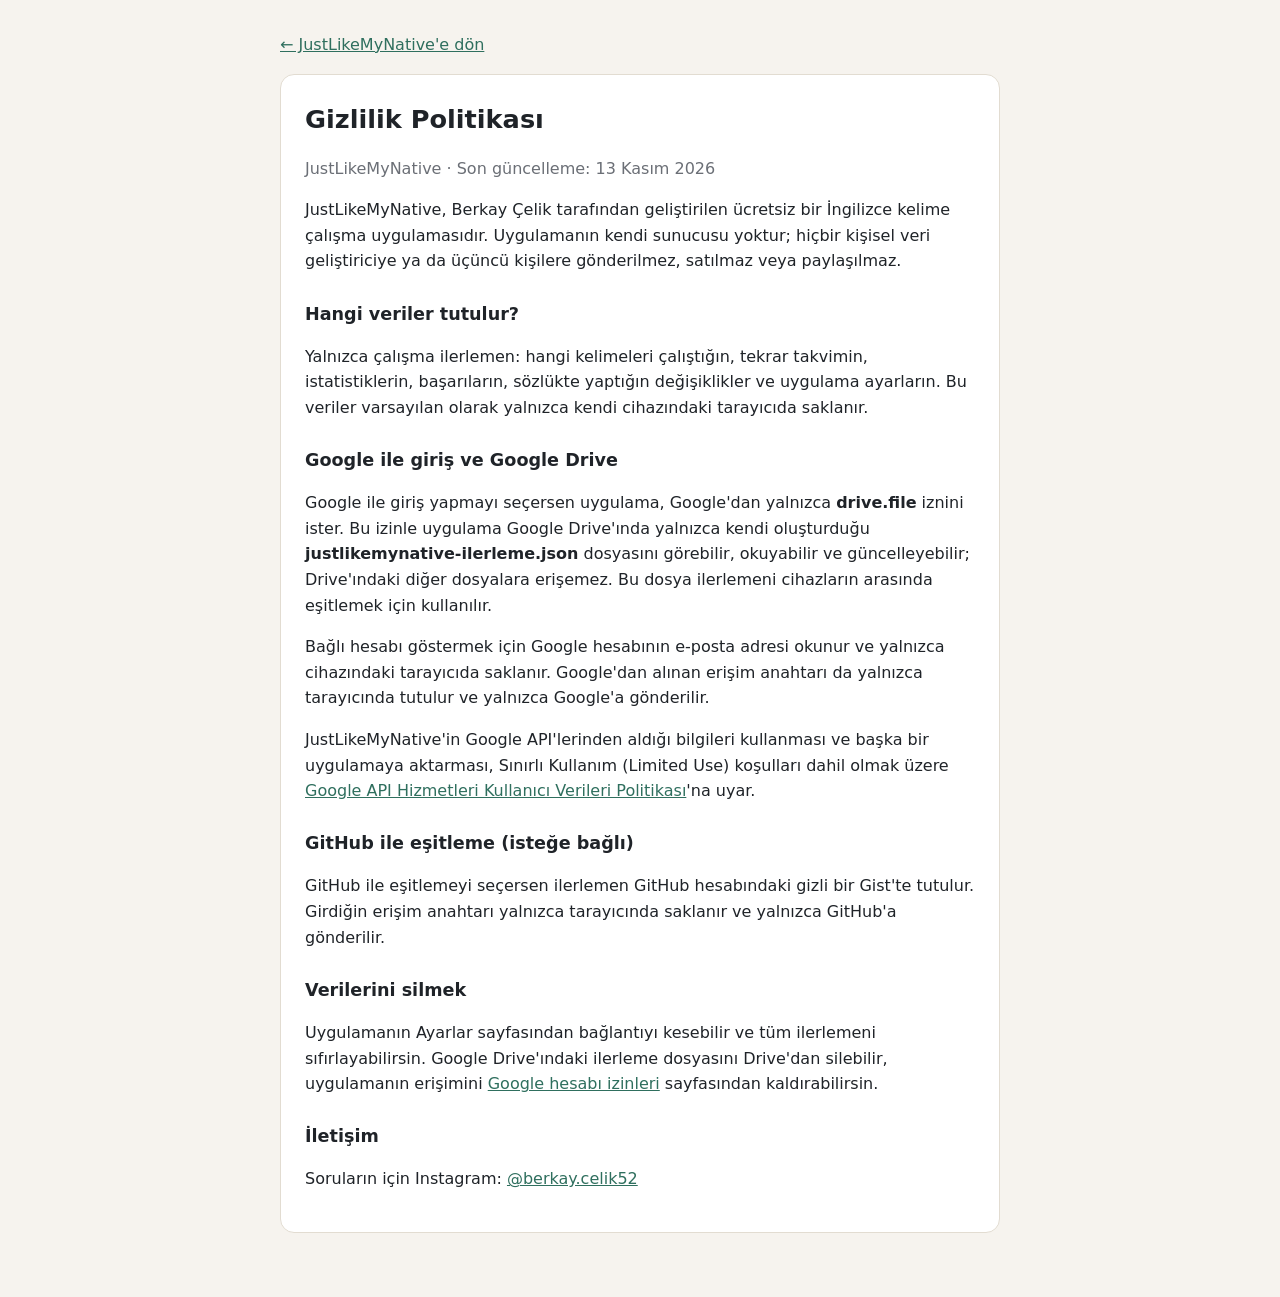
==== gizlilik.html @ f93fbed7 "Add files via upload" ====
<!doctype html>
<html lang="tr">
<head>
<meta charset="utf-8">
<meta name="viewport" content="width=device-width, initial-scale=1">
<title>Gizlilik Politikası · JustLikeMyNative</title>
<link rel="icon" href="app/ikon.svg" type="image/svg+xml">
<style>
  :root { --zemin: #f6f3ee; --yuzey: #fff; --yazi: #1f2328; --soluk: #6b6f76; --vurgu: #2f6f5e; --cizgi: #e2dcd1; }
  @media (prefers-color-scheme: dark) { :root { --zemin: #16181b; --yuzey: #1f2226; --yazi: #e8e6e3; --soluk: #9aa0a6; --vurgu: #6cc0a5; --cizgi: #353a40; } }
  body { margin: 0; background: var(--zemin); color: var(--yazi); font: 16px/1.6 "Segoe UI", system-ui, -apple-system, sans-serif; }
  main { max-width: 720px; margin: 0 auto; padding: 2rem 16px 4rem; }
  article { background: var(--yuzey); border: 1px solid var(--cizgi); border-radius: 14px; padding: 1.5rem; }
  h1 { font-size: 1.6rem; margin: 0 0 .2rem; } h2 { font-size: 1.1rem; margin: 1.6rem 0 .4rem; }
  .soluk { color: var(--soluk); } a { color: var(--vurgu); }
  .geri { display: inline-block; margin-bottom: 1rem; }
</style>
</head>
<body>
<main>
  <a class="geri" href="JustLikeMyNative.html">← JustLikeMyNative'e dön</a>
  <article>
    <h1>Gizlilik Politikası</h1>
    <p class="soluk">JustLikeMyNative · Son güncelleme: 13 Kasım 2026</p>

    <p>JustLikeMyNative, Berkay Çelik tarafından geliştirilen ücretsiz bir İngilizce kelime çalışma uygulamasıdır.
      Uygulamanın kendi sunucusu yoktur; hiçbir kişisel veri geliştiriciye ya da üçüncü kişilere gönderilmez, satılmaz veya paylaşılmaz.</p>

    <h2>Hangi veriler tutulur?</h2>
    <p>Yalnızca çalışma ilerlemen: hangi kelimeleri çalıştığın, tekrar takvimin, istatistiklerin, başarıların, sözlükte yaptığın değişiklikler ve uygulama ayarların.
      Bu veriler varsayılan olarak yalnızca kendi cihazındaki tarayıcıda saklanır.</p>

    <h2>Google ile giriş ve Google Drive</h2>
    <p>Google ile giriş yapmayı seçersen uygulama, Google'dan yalnızca <b>drive.file</b> iznini ister. Bu izinle uygulama
      Google Drive'ında yalnızca kendi oluşturduğu <b>justlikemynative-ilerleme.json</b> dosyasını görebilir, okuyabilir ve güncelleyebilir;
      Drive'ındaki diğer dosyalara erişemez. Bu dosya ilerlemeni cihazların arasında eşitlemek için kullanılır.</p>
    <p>Bağlı hesabı göstermek için Google hesabının e-posta adresi okunur ve yalnızca cihazındaki tarayıcıda saklanır.
      Google'dan alınan erişim anahtarı da yalnızca tarayıcında tutulur ve yalnızca Google'a gönderilir.</p>
    <p>JustLikeMyNative'in Google API'lerinden aldığı bilgileri kullanması ve başka bir uygulamaya aktarması,
      Sınırlı Kullanım (Limited Use) koşulları dahil olmak üzere
      <a href="https://developers.google.com/terms/api-services-user-data-policy" target="_blank" rel="noopener">Google API Hizmetleri Kullanıcı Verileri Politikası</a>'na uyar.</p>

    <h2>GitHub ile eşitleme (isteğe bağlı)</h2>
    <p>GitHub ile eşitlemeyi seçersen ilerlemen GitHub hesabındaki gizli bir Gist'te tutulur. Girdiğin erişim anahtarı yalnızca tarayıcında saklanır ve yalnızca GitHub'a gönderilir.</p>

    <h2>Verilerini silmek</h2>
    <p>Uygulamanın Ayarlar sayfasından bağlantıyı kesebilir ve tüm ilerlemeni sıfırlayabilirsin. Google Drive'ındaki ilerleme dosyasını Drive'dan silebilir,
      uygulamanın erişimini <a href="https://myaccount.google.com/permissions" target="_blank" rel="noopener">Google hesabı izinleri</a> sayfasından kaldırabilirsin.</p>

    <h2>İletişim</h2>
    <p>Soruların için Instagram: <a href="https://instagram.com/berkay.celik52" target="_blank" rel="noopener">@berkay.celik52</a></p>
  </article>
</main>
</body>
</html>
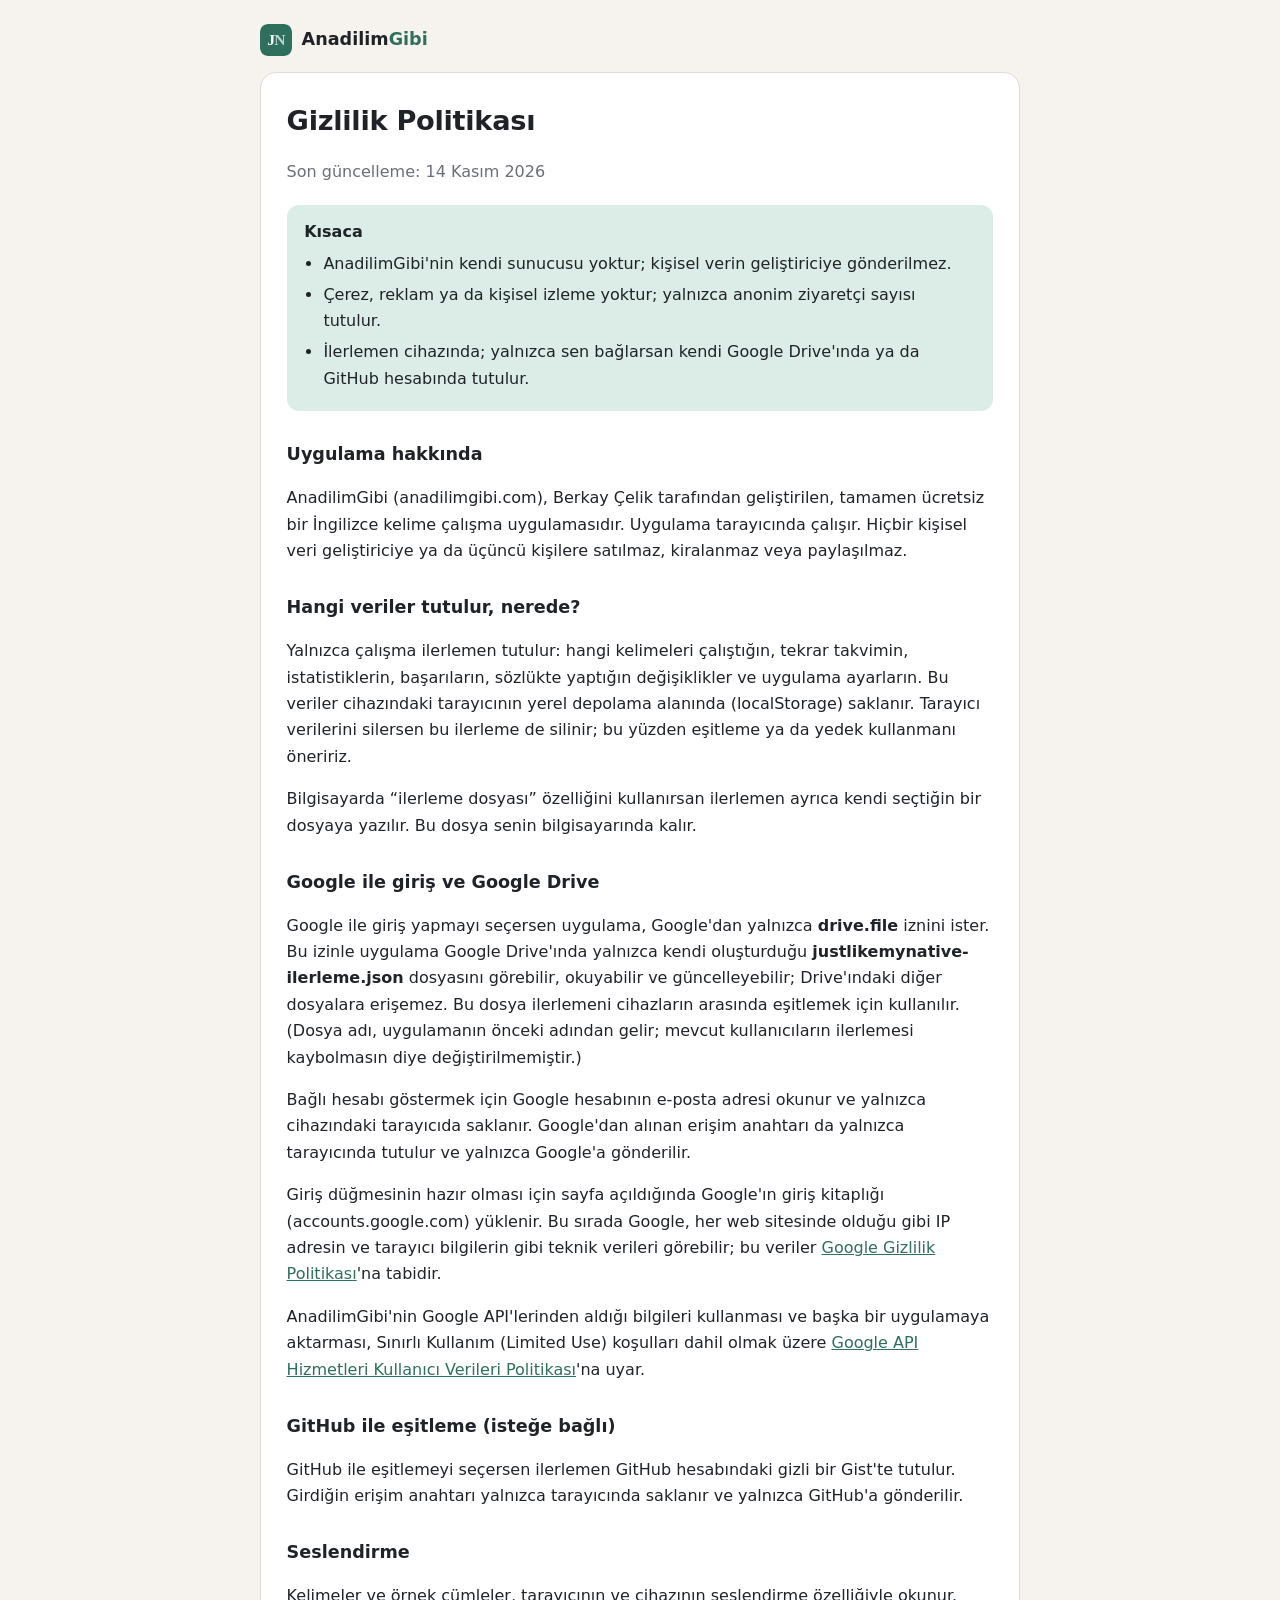
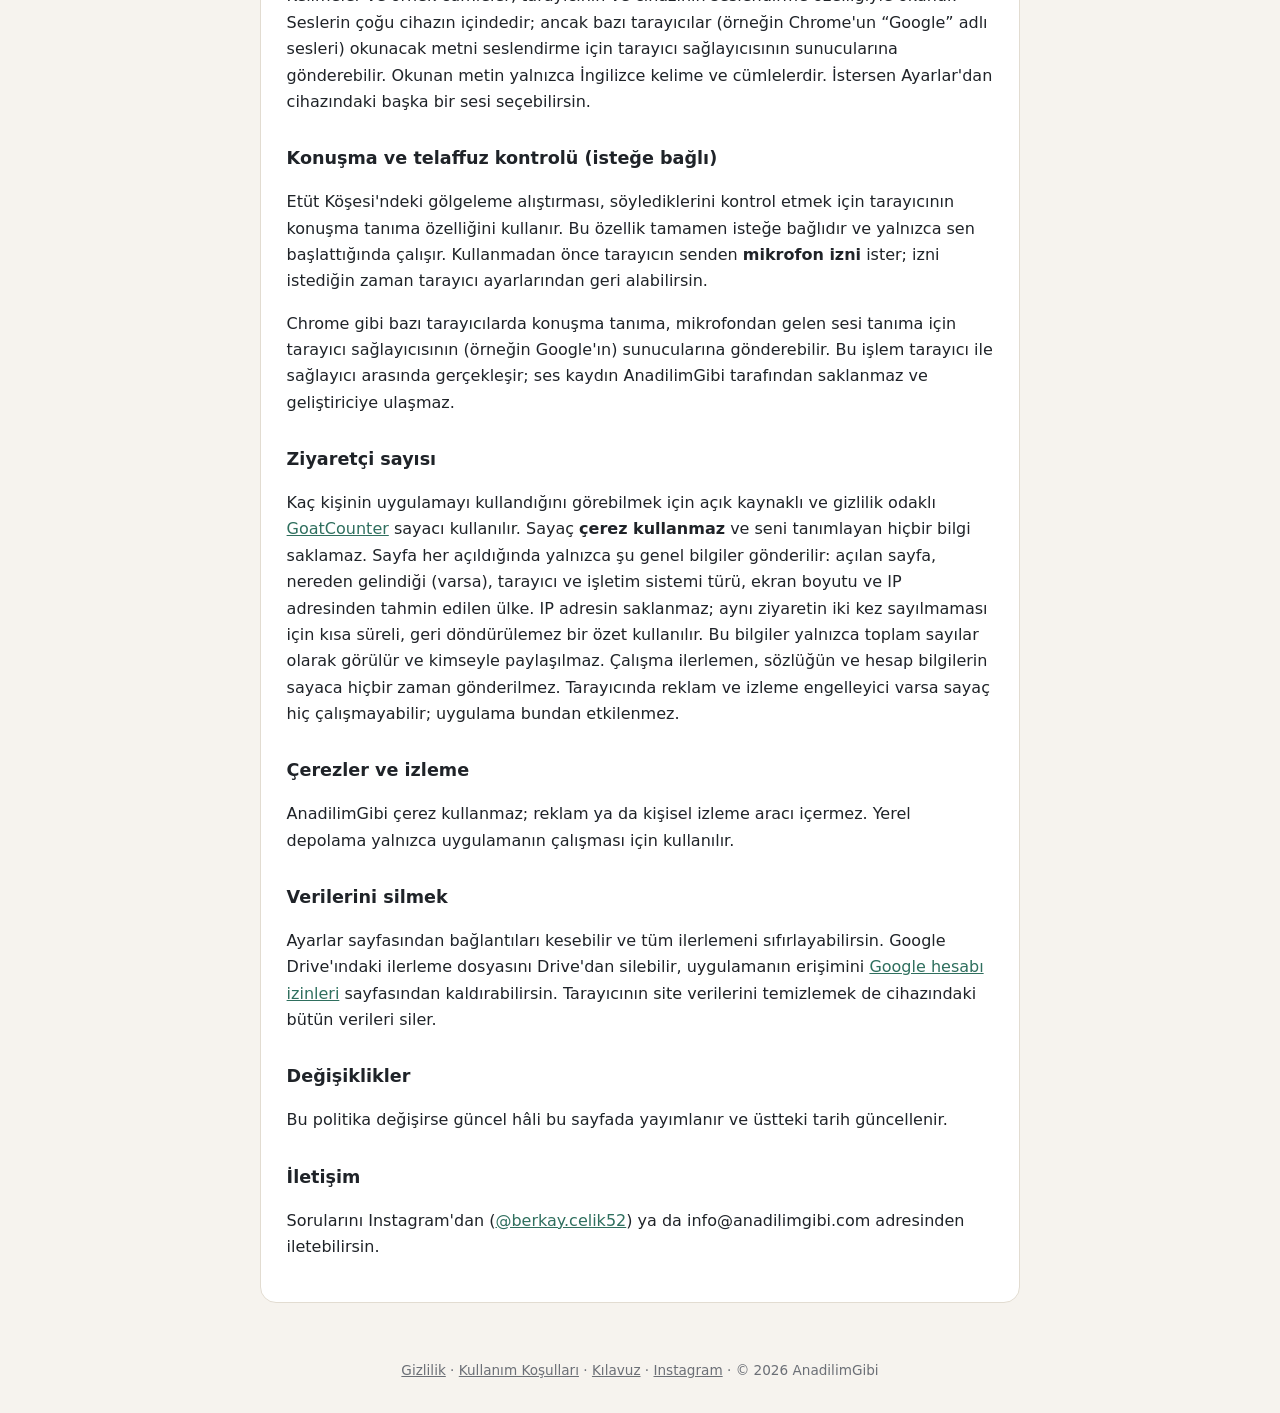
==== commit df95a477: "AnadilimGibi 2.0: sayfalar, manifest ve önbellek" ====
--- a/gizlilik.html
+++ b/gizlilik.html
@@ -3,53 +3,99 @@
 <head>
 <meta charset="utf-8">
 <meta name="viewport" content="width=device-width, initial-scale=1">
-<title>Gizlilik Politikası · JustLikeMyNative</title>
+<meta name="theme-color" content="#2f6f5e">
+<title>Gizlilik Politikası · AnadilimGibi</title>
+<meta name="description" content="AnadilimGibi gizlilik politikası: hangi veriler, nerede ve nasıl tutulur.">
 <link rel="icon" href="app/ikon.svg" type="image/svg+xml">
+<link rel="apple-touch-icon" href="app/ikon-180.png">
 <style>
-  :root { --zemin: #f6f3ee; --yuzey: #fff; --yazi: #1f2328; --soluk: #6b6f76; --vurgu: #2f6f5e; --cizgi: #e2dcd1; }
-  @media (prefers-color-scheme: dark) { :root { --zemin: #16181b; --yuzey: #1f2226; --yazi: #e8e6e3; --soluk: #9aa0a6; --vurgu: #6cc0a5; --cizgi: #353a40; } }
-  body { margin: 0; background: var(--zemin); color: var(--yazi); font: 16px/1.6 "Segoe UI", system-ui, -apple-system, sans-serif; }
-  main { max-width: 720px; margin: 0 auto; padding: 2rem 16px 4rem; }
-  article { background: var(--yuzey); border: 1px solid var(--cizgi); border-radius: 14px; padding: 1.5rem; }
-  h1 { font-size: 1.6rem; margin: 0 0 .2rem; } h2 { font-size: 1.1rem; margin: 1.6rem 0 .4rem; }
+  :root { --zemin: #f6f3ee; --yuzey: #fff; --yazi: #1f2328; --soluk: #6b6f76; --vurgu: #2f6f5e; --vurgu-acik: #dcece6; --cizgi: #e2dcd1; color-scheme: light; }
+  @media (prefers-color-scheme: dark) { :root:not([data-theme="light"]) { --zemin: #16181b; --yuzey: #1f2226; --yazi: #e8e6e3; --soluk: #9aa0a6; --vurgu: #6cc0a5; --vurgu-acik: #1f3a32; --cizgi: #353a40; color-scheme: dark; } }
+  body { margin: 0; background: var(--zemin); color: var(--yazi); font: 16px/1.65 "Segoe UI", system-ui, -apple-system, sans-serif; }
+  main { max-width: 760px; margin: 0 auto; padding: 1.5rem 16px 2rem; }
+  .ust { display: flex; align-items: center; gap: .6rem; margin-bottom: 1rem; text-decoration: none; color: var(--yazi); font-weight: 700; font-size: 1.1rem; }
+  .ust img { border-radius: 8px; } .ust em { font-style: normal; color: var(--vurgu); }
+  article { background: var(--yuzey); border: 1px solid var(--cizgi); border-radius: 16px; padding: 1.6rem; }
+  h1 { font-size: 1.7rem; margin: 0 0 .2rem; letter-spacing: -.01em; } h2 { font-size: 1.1rem; margin: 1.8rem 0 .4rem; }
   .soluk { color: var(--soluk); } a { color: var(--vurgu); }
-  .geri { display: inline-block; margin-bottom: 1rem; }
+  .ozet { background: var(--vurgu-acik); border-radius: 12px; padding: .9rem 1.1rem; margin: 1.2rem 0 0; }
+  .ozet ul { margin: .3rem 0 0; padding-left: 1.2rem; }
+  li { margin-bottom: .3rem; }
+  footer { text-align: center; color: var(--soluk); font-size: .85rem; padding: 1.5rem 16px 2rem; }
+  footer a { color: var(--soluk); }
+  @media (max-width: 600px) { article { padding: 1.1rem; } h1 { font-size: 1.4rem; } }
 </style>
 </head>
 <body>
 <main>
-  <a class="geri" href="JustLikeMyNative.html">← JustLikeMyNative'e dön</a>
+  <a class="ust" href="./"><img src="app/ikon.svg" width="32" height="32" alt=""><span class="ad">Anadilim<em>Gibi</em></span></a>
   <article>
     <h1>Gizlilik Politikası</h1>
-    <p class="soluk">JustLikeMyNative · Son güncelleme: 13 Kasım 2026</p>
+    <p class="soluk">Son güncelleme: 14 Kasım 2026</p>
 
-    <p>JustLikeMyNative, Berkay Çelik tarafından geliştirilen ücretsiz bir İngilizce kelime çalışma uygulamasıdır.
-      Uygulamanın kendi sunucusu yoktur; hiçbir kişisel veri geliştiriciye ya da üçüncü kişilere gönderilmez, satılmaz veya paylaşılmaz.</p>
+    <div class="ozet"><b>Kısaca</b>
+      <ul>
+        <li>AnadilimGibi'nin kendi sunucusu yoktur; kişisel verin geliştiriciye gönderilmez.</li>
+        <li>Çerez, reklam ya da kişisel izleme yoktur; yalnızca anonim ziyaretçi sayısı tutulur.</li>
+        <li>İlerlemen cihazında; yalnızca sen bağlarsan kendi Google Drive'ında ya da GitHub hesabında tutulur.</li>
+      </ul>
+    </div>
 
-    <h2>Hangi veriler tutulur?</h2>
-    <p>Yalnızca çalışma ilerlemen: hangi kelimeleri çalıştığın, tekrar takvimin, istatistiklerin, başarıların, sözlükte yaptığın değişiklikler ve uygulama ayarların.
-      Bu veriler varsayılan olarak yalnızca kendi cihazındaki tarayıcıda saklanır.</p>
+    <h2>Uygulama hakkında</h2>
+    <p>AnadilimGibi (anadilimgibi.com), Berkay Çelik tarafından geliştirilen, tamamen ücretsiz bir İngilizce kelime çalışma uygulamasıdır.
+      Uygulama tarayıcında çalışır. Hiçbir kişisel veri geliştiriciye ya da üçüncü kişilere satılmaz, kiralanmaz veya paylaşılmaz.</p>
+
+    <h2>Hangi veriler tutulur, nerede?</h2>
+    <p>Yalnızca çalışma ilerlemen tutulur: hangi kelimeleri çalıştığın, tekrar takvimin, istatistiklerin, başarıların, sözlükte yaptığın değişiklikler ve uygulama ayarların.
+      Bu veriler cihazındaki tarayıcının yerel depolama alanında (localStorage) saklanır. Tarayıcı verilerini silersen bu ilerleme de silinir; bu yüzden eşitleme ya da yedek kullanmanı öneririz.</p>
+    <p>Bilgisayarda “ilerleme dosyası” özelliğini kullanırsan ilerlemen ayrıca kendi seçtiğin bir dosyaya yazılır. Bu dosya senin bilgisayarında kalır.</p>
 
     <h2>Google ile giriş ve Google Drive</h2>
     <p>Google ile giriş yapmayı seçersen uygulama, Google'dan yalnızca <b>drive.file</b> iznini ister. Bu izinle uygulama
       Google Drive'ında yalnızca kendi oluşturduğu <b>justlikemynative-ilerleme.json</b> dosyasını görebilir, okuyabilir ve güncelleyebilir;
-      Drive'ındaki diğer dosyalara erişemez. Bu dosya ilerlemeni cihazların arasında eşitlemek için kullanılır.</p>
+      Drive'ındaki diğer dosyalara erişemez. Bu dosya ilerlemeni cihazların arasında eşitlemek için kullanılır. (Dosya adı, uygulamanın önceki adından gelir; mevcut kullanıcıların ilerlemesi kaybolmasın diye değiştirilmemiştir.)</p>
     <p>Bağlı hesabı göstermek için Google hesabının e-posta adresi okunur ve yalnızca cihazındaki tarayıcıda saklanır.
       Google'dan alınan erişim anahtarı da yalnızca tarayıcında tutulur ve yalnızca Google'a gönderilir.</p>
-    <p>JustLikeMyNative'in Google API'lerinden aldığı bilgileri kullanması ve başka bir uygulamaya aktarması,
+    <p>Giriş düğmesinin hazır olması için sayfa açıldığında Google'ın giriş kitaplığı (accounts.google.com) yüklenir. Bu sırada Google, her web sitesinde olduğu gibi IP adresin ve tarayıcı bilgilerin gibi teknik verileri görebilir; bu veriler <a href="https://policies.google.com/privacy?hl=tr" target="_blank" rel="noopener">Google Gizlilik Politikası</a>'na tabidir.</p>
+    <p>AnadilimGibi'nin Google API'lerinden aldığı bilgileri kullanması ve başka bir uygulamaya aktarması,
       Sınırlı Kullanım (Limited Use) koşulları dahil olmak üzere
       <a href="https://developers.google.com/terms/api-services-user-data-policy" target="_blank" rel="noopener">Google API Hizmetleri Kullanıcı Verileri Politikası</a>'na uyar.</p>
 
     <h2>GitHub ile eşitleme (isteğe bağlı)</h2>
     <p>GitHub ile eşitlemeyi seçersen ilerlemen GitHub hesabındaki gizli bir Gist'te tutulur. Girdiğin erişim anahtarı yalnızca tarayıcında saklanır ve yalnızca GitHub'a gönderilir.</p>
 
+    <h2>Seslendirme</h2>
+    <p>Kelimeler ve örnek cümleler, tarayıcının ve cihazının seslendirme özelliğiyle okunur. Seslerin çoğu cihazın içindedir; ancak bazı tarayıcılar
+      (örneğin Chrome'un “Google” adlı sesleri) okunacak metni seslendirme için tarayıcı sağlayıcısının sunucularına gönderebilir. Okunan metin yalnızca İngilizce kelime ve cümlelerdir.
+      İstersen Ayarlar'dan cihazındaki başka bir sesi seçebilirsin.</p>
+
+    <h2>Konuşma ve telaffuz kontrolü (isteğe bağlı)</h2>
+    <p>Etüt Köşesi'ndeki gölgeleme alıştırması, söylediklerini kontrol etmek için tarayıcının konuşma tanıma özelliğini kullanır.
+      Bu özellik tamamen isteğe bağlıdır ve yalnızca sen başlattığında çalışır. Kullanmadan önce tarayıcın senden <b>mikrofon izni</b> ister; izni istediğin zaman tarayıcı ayarlarından geri alabilirsin.</p>
+    <p>Chrome gibi bazı tarayıcılarda konuşma tanıma, mikrofondan gelen sesi tanıma için tarayıcı sağlayıcısının (örneğin Google'ın) sunucularına gönderebilir.
+      Bu işlem tarayıcı ile sağlayıcı arasında gerçekleşir; ses kaydın AnadilimGibi tarafından saklanmaz ve geliştiriciye ulaşmaz.</p>
+
+    <h2>Ziyaretçi sayısı</h2>
+    <p>Kaç kişinin uygulamayı kullandığını görebilmek için açık kaynaklı ve gizlilik odaklı <a href="https://www.goatcounter.com" target="_blank" rel="noopener">GoatCounter</a> sayacı kullanılır.
+      Sayaç <b>çerez kullanmaz</b> ve seni tanımlayan hiçbir bilgi saklamaz. Sayfa her açıldığında yalnızca şu genel bilgiler gönderilir: açılan sayfa, nereden gelindiği (varsa), tarayıcı ve işletim sistemi türü, ekran boyutu ve IP adresinden tahmin edilen ülke.
+      IP adresin saklanmaz; aynı ziyaretin iki kez sayılmaması için kısa süreli, geri döndürülemez bir özet kullanılır. Bu bilgiler yalnızca toplam sayılar olarak görülür ve kimseyle paylaşılmaz.
+      Çalışma ilerlemen, sözlüğün ve hesap bilgilerin sayaca hiçbir zaman gönderilmez. Tarayıcında reklam ve izleme engelleyici varsa sayaç hiç çalışmayabilir; uygulama bundan etkilenmez.</p>
+
+    <h2>Çerezler ve izleme</h2>
+    <p>AnadilimGibi çerez kullanmaz; reklam ya da kişisel izleme aracı içermez. Yerel depolama yalnızca uygulamanın çalışması için kullanılır.</p>
+
     <h2>Verilerini silmek</h2>
-    <p>Uygulamanın Ayarlar sayfasından bağlantıyı kesebilir ve tüm ilerlemeni sıfırlayabilirsin. Google Drive'ındaki ilerleme dosyasını Drive'dan silebilir,
-      uygulamanın erişimini <a href="https://myaccount.google.com/permissions" target="_blank" rel="noopener">Google hesabı izinleri</a> sayfasından kaldırabilirsin.</p>
+    <p>Ayarlar sayfasından bağlantıları kesebilir ve tüm ilerlemeni sıfırlayabilirsin. Google Drive'ındaki ilerleme dosyasını Drive'dan silebilir,
+      uygulamanın erişimini <a href="https://myaccount.google.com/permissions" target="_blank" rel="noopener">Google hesabı izinleri</a> sayfasından kaldırabilirsin.
+      Tarayıcının site verilerini temizlemek de cihazındaki bütün verileri siler.</p>
+
+    <h2>Değişiklikler</h2>
+    <p>Bu politika değişirse güncel hâli bu sayfada yayımlanır ve üstteki tarih güncellenir.</p>
 
     <h2>İletişim</h2>
-    <p>Soruların için Instagram: <a href="https://instagram.com/berkay.celik52" target="_blank" rel="noopener">@berkay.celik52</a></p>
+    <p>Sorularını Instagram'dan (<a href="https://instagram.com/berkay.celik52" target="_blank" rel="noopener">@berkay.celik52</a>) ya da info@anadilimgibi.com adresinden iletebilirsin.</p>
   </article>
 </main>
+<footer><a href="gizlilik.html">Gizlilik</a> · <a href="kosullar.html">Kullanım Koşulları</a> · <a href="./#kilavuz">Kılavuz</a> · <a href="https://instagram.com/berkay.celik52" target="_blank" rel="noopener">Instagram</a> · © 2026 AnadilimGibi</footer>
 </body>
 </html>
